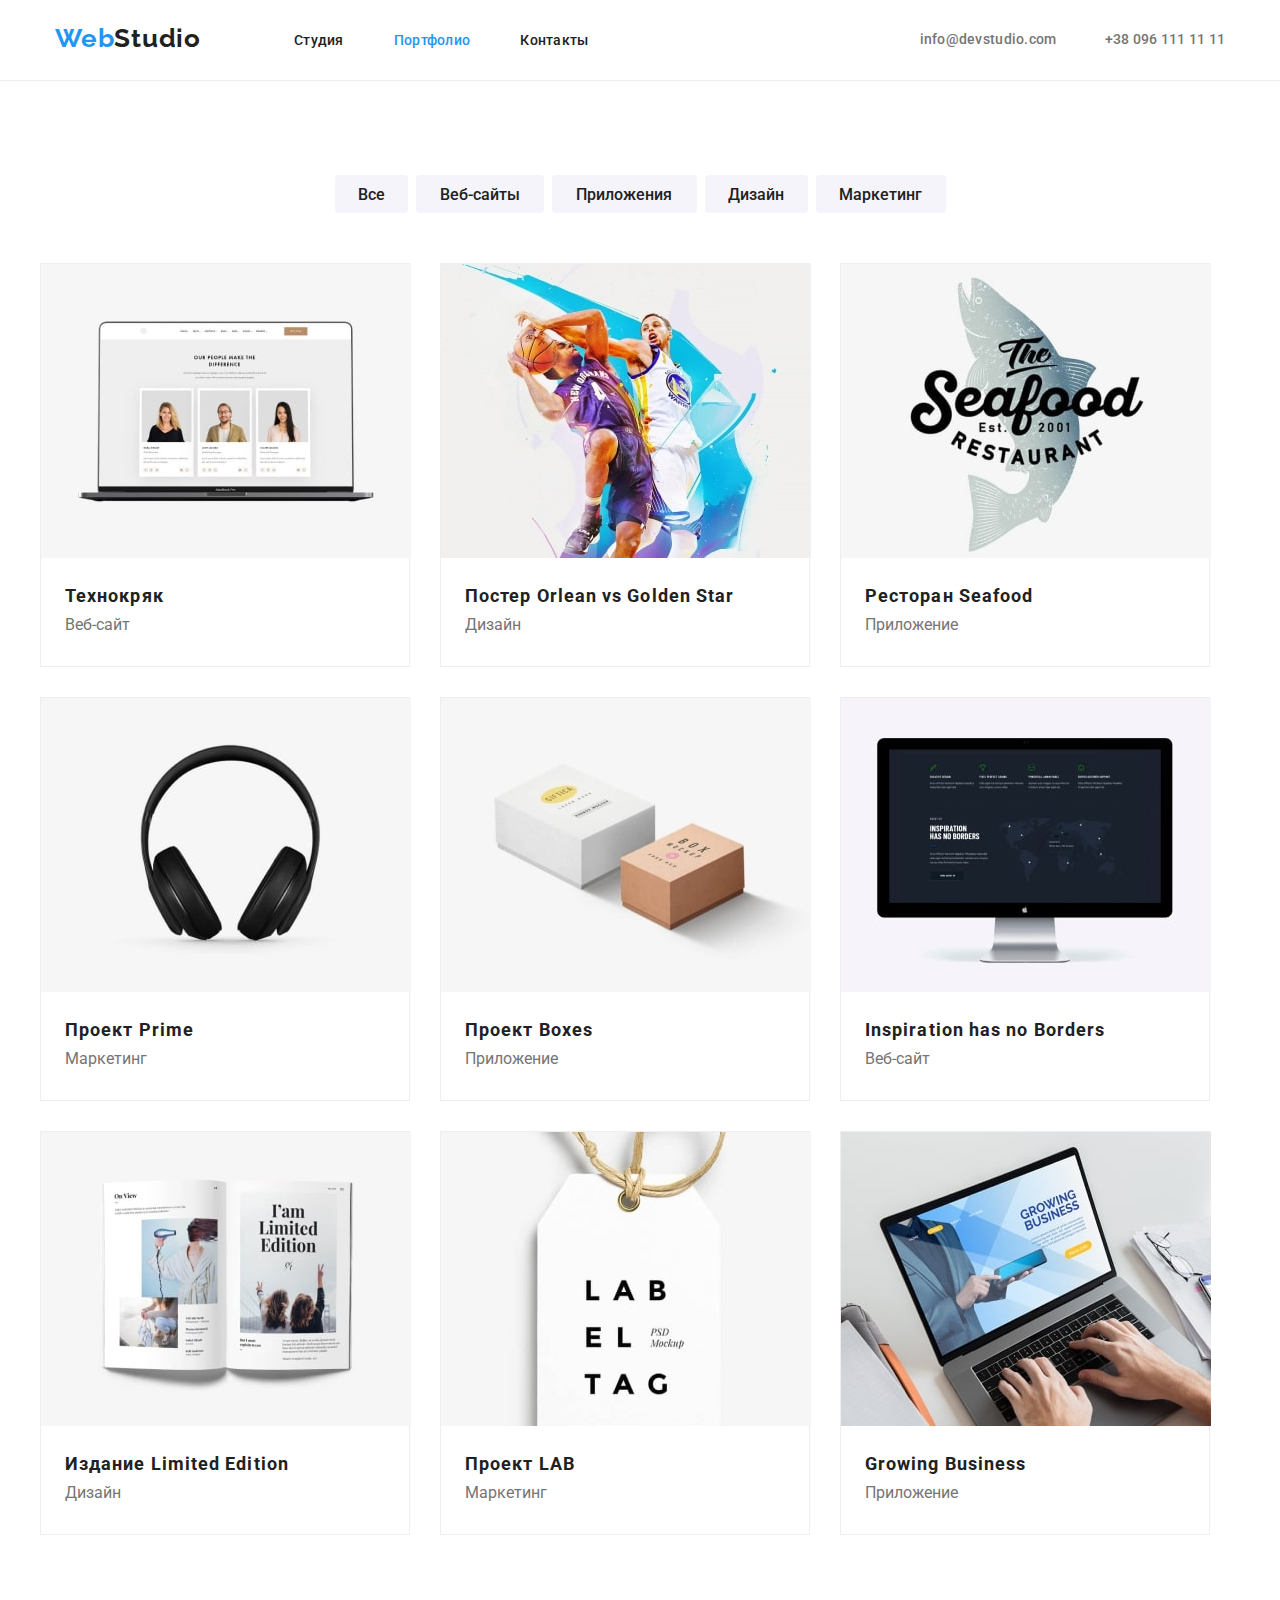
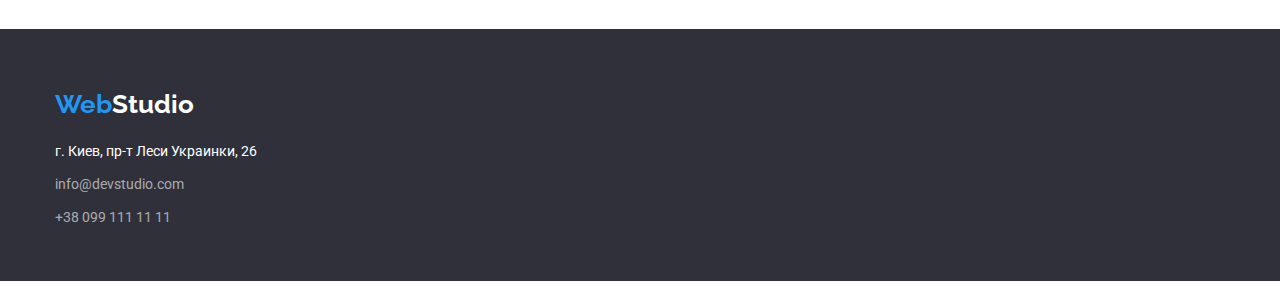
==== portfolio-folder/portfolio.html @ f397f5b1 "Initial commit" ====
<!DOCTYPE html>
<html lang="ru">
<head>
    <meta charset="UTF-8">
    <meta name="viewport" content="width=device-width, initial-scale=1.0">
    <title>Portfolio</title>
    <link rel="stylesheet" href="https://fonts.googleapis.com/css2?family=Raleway:wght@700&family=Roboto:wght@400;500;700;900&display=swap">
    <link rel="stylesheet" href="https://cdnjs.cloudflare.com/ajax/libs/modern-normalize/1.0.0/modern-normalize.min.css" />
    <link rel="stylesheet" href="../style.css">
</head>
    <!--Header-->
    <body class="general-style">
        <header class="header-style">
            <div class="header-container line">
                <nav class="">
                    <ul class="list nav-style">
                        <li class="logo-header-position">
                            <a href="../index.html" lang="en" class="logo-header">Web<span class="logo-black">Studio</span></a>
                        </li>
                        <li class="nav-position">
                            <a href="../index.html" class="navigate studio">Студия</a>
                        </li>
                        <li class="nav-position">
                            <a href="./portfolio-folder/portfolio.html" target="_blank" class="navigate portfolio current">Портфолио</a>
                        </li>
                        <li class="nav-position">
                            <a href="#" class="navigate contacts">Контакты</a>
                        </li>
                    </ul>
                </nav>
                <div class="contact-item">
                    <a class="link mail-link" href="mailto:info@devstudio.com">info@devstudio.com</a>
                    <a class="link tel-link" href="tel:+380961111111">+38 096 111 11 11</a>
                </div>
            </div>
        </header>
        <!--Hero-->
        <main>
            <section class="main-bg">
                <div class="hero-style">
                    <h1 class="invisible">Ряд кнопок</h1>
                    <ul class="list btn-position">
                        <li class="btn-item">
                            <button type="button" class="btn all">Все</button>
                        </li>
                        <li class="btn-item">
                            <button type="button" class="btn sites">Веб-сайты</button>
                        </li>
                        <li class="btn-item">
                            <button type="button" class="btn apps">Приложения</button>
                        </li>
                        <li class="btn-item">
                            <button type="button" class="btn design">Дизайн</button>
                        </li>
                        <li class="btn-item">
                            <button type="button" class="btn marketing">Маркетинг</button>
                        </li>
                    </ul>
                    <h2 class="invisible">Примеры работ</h2>
                    <ul class="card-set">
                        <li class="card">
                            <a href="#" class="item">
                                <img src="./portfolio-images/port-img.jpg" alt="Постер Сайта Технокряк" width="370" height="294">
                                <h2 class="work-text">Технокряк
                                </h2>
                                <p class="work-type">Веб-сайт</p>
                            </a>
                        </li>
                        <li class="card">
                            <a href="#" class="item">
                                <img src="./portfolio-images/port-img-1.jpg" alt="Постер New Orlean vs Golden Star" width="370"
                                height="294">
                                <h2 class="work-text">Постер <span lang="en">Orlean vs Golden Star</span>
                                </h2>
                                <p class="work-type">Дизайн</p>
                            </a>
                        </li>
                        <li class="card">
                            <a href="#" class="item">
                                <img src="./portfolio-images/port-img-2.jpg" alt="Постер Ресторана Seafood" width="370"
                                height="294">
                                <h2 class="work-text">Ресторан <span lang="en">Seafood</span>
                                </h2>
                                <p class="work-type">Приложение</p>
                            </a>
                        </li>
                        <li class="card">
                            <a href="#" class="item">
                            <img src="./portfolio-images/port-img-3.jpg" alt="Наушники черные" width="370" height="294">
                                <h2 class="work-text">Проект <span lang="en">Prime</span>
                                </h2>
                                <p class="work-type">Маркетинг</p>
                            </a>
                        </li>
                        <li class="card">
                            <a href="#" class="item">
                                <img src="./portfolio-images/port-img-4.jpg" alt="Две коробки, белая и коричневая" width="370"
                                height="294">
                                <h2 class="work-text">Проект <span lang="en">Boxes</span>
                                </h2>
                                <p class="work-type">Приложение</p>
                            </a>
                        </li>
                        <li class="card">
                            <a href="#" class="item">
                                <img src="./portfolio-images/port-img-5.jpg"
                                alt="Монитор с открытой страницей сайта Inspiration has no Borders" width="370" height="294">
                                <h2 class="work-text"><span lang="en">Inspiration has no Borders</span>
                                </h2>
                                <p class="work-type">Веб-сайт</p>
                            </a>
                        </li>
                        <li class="card">
                            <a href="#" class="item">
                                <img src="./portfolio-images/port-img-6.jpg" alt="Раскрытая книга Издание Limited Edition"
                                width="370" height="294">
                                <h2 class="work-text">Издание <span lang="en">Limited Edition</span>
                                </h2>
                                <p class="work-type">Дизайн</p>
                            </a>
                        </li>
                        <li class="card">
                            <a href="#" class="item">
                                <img src="./portfolio-images/port-img-7.jpg" alt="Бирка LABELTAG" width="370" height="294">
                                <h2 class="work-text">Проект <span lang="en">LAB</span>
                                </h2>
                                <p class="work-type">Маркетинг</p>
                            </a>
                        </li>
                        <li class="card">
                            <a href="#" class="item">
                                <img src="./portfolio-images/port-img-8.jpg" alt="Набор на клавиатуре ноутбука" width="370"
                                height="294">
                                <h2 class="work-text"><span lang="en">Growing Business</span>
                                </h2>
                                <p class="work-type">Приложение</p>
                            </a>
                        </li>
                    </ul>
                </div>
            </section>
        </main>
        <!--Подвал-->
        <footer class="footer-bg">
            <div class="footer-container">
                <a href="./index.html" lang="en" class="logo-footer">Web<span class="logowhite">Studio</span></a>
                <address>
                    <ul class="list footer-style">
                        <li class="footer-position">
                            <a class="footer-item maps-ft" href="https://goo.gl/maps/K3a9Xga9qzkyoFFn6" target="_blank">
                                г. Киев, пр-т Леси Украинки, 26
                            </a>
                        </li>
                        <li class="footer-position">
                            <a class="footer-item mail-ft" href="mailto:info@devstudio.com">info@devstudio.com</a>
                        </li>
                        <li class="footer-position">
                            <a class="footer-item tel-ft" href="tel:+380991111111">+38 099 111 11 11</a>
                        </li>
                    </ul>
                </address>
            </div>   
        </footer>
    </body>
</html>
---- style.css ----
/* Кастомные CSS свойства (переменные) */
/* Основной цвет текста #757575 */
/* Цвет текста заголовков #212121 */
/* Акцентный цвет текста #2196F3 */
/* Цвет текста  основного заголовка #FFFFFF */
/* Цвет основного фона #E5E5E5
/* Цвет фона шапки #FFFFFF */
/* Цвет фона основного заголовка #2F303A;
/* Цвет фона команды и кнопок #F5F4FA */
/* Цвет фона футера #2F303A */

/* Здесь начало кода */
:root {
  --primary-text-color: #757575;
  --title-text-color: #212121;
  --accent-text-color: #2196f3;
  --footer-address-color: rgba(255, 255, 255, 0.6);
  --general-background-color: #e5e5e5;
  --header-background-color: #ffffff;
  --order-background-color: #2f303a;
  --team-background-color: #f5f4fa;
  --portfolio-border-color: #eeeeee;
}

* {
  box-sizing: border-box;
}

h1,
h2,
h3,
h4,
h5,
h6,
p {
  margin: 0;
}
ul,
ol {
  margin: 0;
  padding: 0;
}
img {
  display: block;
}
button :hover {
  cursor: pointer;
}
.list {
  list-style: none;
}
.link {
  text-decoration: none;
}

.general-style {
  font-family: Roboto;
  font-style: normal;
}

/* display: none; */
.invisible {
  position: absolute;
  width: 1px;
  height: 1px;
  margin: -1px;
  padding: 0;
  overflow: hidden;
  border: 0;
  clip: rect(0 0 0 0);
}

/* top line bg */
.header-style {
  background: var(--header-background-color);
  border-bottom: 1px solid #ececec;
}

.header-container {
  display: flex;
  align-items: center;
  padding: 0 15px;
  margin: 0 auto;
  width: 1230px;
  height: 80px;

  /*outline: 2px solid tomato;*/
}

/* WebStudio-header */
.logo-header {
  text-decoration: none;
  width: 145px;
  height: 31px;

  font-family: Raleway;
  font-weight: 700;
  font-size: 26px;
  line-height: 1.2;
  letter-spacing: 0.03em;
  color: var(--accent-text-color);
}

.logo-header-position {
  padding-top: 24px;
  padding-bottom: 25px;
  margin-right: 93px;
}

.logo-black {
  color: var(--title-text-color);
}

.nav-style {
  display: flex;
  padding-left: 15px;
}

.nav-position {
  padding-top: 32px;
  padding-bottom: 32px;
}

.navigate {
  text-decoration: none;
  font-weight: 500;
  font-size: 14px;
  line-height: 1.14;
  letter-spacing: 0.02em;
  color: var(--title-text-color);
}

.navigate:hover,
.navigate:focus {
  color: var(--accent-text-color);
}

/* Студия */
.studio {
  width: 49px;
}

/* Портфолио */
.portfolio {
  margin: 0 50px;
  width: 77px;
}

/* Контакты */
.contacts {
  width: 68px;
}

.current {
  color: var(--accent-text-color);
}

/*  mail+tel */

.contact-item {
  display: flex;
  align-items: center;
  flex-wrap: nowrap;
  text-decoration: none;
}

.mail-link:hover,
.tel-link:hover,
.mail-link:focus,
.tel-link:focus {
  color: var(--accent-text-color);
}

.mail-link,
.tel-link {
  display: flex;
  align-items: center;

  font-weight: 500;
  font-size: 14px;
  line-height: 1.14;
  letter-spacing: 0.02em;
  color: var(--primary-text-color);
}

.contact-item > .contact-link {
  margin-left: 331px;
}

/* info@devstudio.com */
.mail-link {
  display: flex;
  align-items: center;
  margin-left: 331px;
  max-width: 135px;
}

/* +38 096 111 11 11 */
.tel-link {
  display: flex;
  align-items: center;
  margin-left: 50px;
  max-width: 122px;
}

/*Первая секция*/
/* Background */
.first-container {
  margin-top: 0px;
  margin-bottom: 0px;
  padding-top: 200px;
  padding-bottom: 200px;
  background-color: var(--order-background-color);
}

/* Эффективные решения для вашего бизнеса */
.h1-style {
  width: 696px;
  height: 120px;
  margin: 0 auto;

  font-weight: 900;
  font-size: 44px;
  line-height: 1.36;

  letter-spacing: 0.06em;
  text-transform: uppercase;
  text-align: center;
  color: var(--header-background-color);
}

/* Button Заказать услугу */
.first-btn-style {
  margin-top: 30px;
  padding: 0;
  text-align: center;
}

.btn-order {
  cursor: pointer;
  text-decoration: none;
  min-width: 200px;
  height: 50px;
  padding: 10 32;
  margin: 0 auto;

  text-align: center;
  font-weight: 700;
  font-size: 16px;
  line-height: 1.87;
  letter-spacing: 0.06em;

  background-color: var(--accent-text-color);
  color: var(--header-background-color);
  box-shadow: 0px 4px 4px rgba(0, 0, 0, 0.15);
  border-radius: 4px;
  border: 1px solid transparent;
}

/* Вторая секция */

.second-container {
  text-align: left;
  padding-left: 15px;
  padding-right: 15px;
  padding-top: 94px;
  padding-bottom: 94px;
  margin: 0 auto;
  width: 1230px;
}

.strengths-position {
  display: flex;
  flex-direction: row;
  justify-content: flex-start;
}

.strengths-title {
  width: 270px;
  height: 16px;
  font-weight: 700;
  font-size: 14px;
  line-height: 1.14;
  text-transform: uppercase;
  color: var(--title-text-color);
}

.strengths-text {
  margin-top: 10px;
  width: 270px;
  height: 75px;
  font-weight: 400;
  font-size: 14px;
  line-height: 1.7;
  color: var(--primary-text-color);
}

/* Внимание к деталям */
.attention {
  margin-left: 15px;
}

.text-at {
  margin-left: 15px;
  max-width: 220px;
}

/* Пунктуальность */
.punctuality {
  margin-left: 30px;
}

.text-pt {
  margin-left: 30px;
  max-width: 240px;
}

/* Планирование */
.planning {
  margin-left: 30px;
}

.text-pl {
  margin-left: 30px;
  max-width: 230px;
}

/* Современные технологии */
.modern-techs {
  margin-left: 30px;
}

.text-mt {
  margin-left: 30px;
  max-width: 250px;
}

/* Чем мы занимаемся */
.what-we-do-title {
  margin-top: 94px;
  margin-left: auto;
  margin-right: auto;
  margin-bottom: 0;
  width: 376px;
  height: 42px;
  white-space: nowrap;

  font-weight: 700;
  font-size: 36px;
  line-height: 42px;
  text-align: center;
  letter-spacing: 0.03em;
  color: var(--title-text-color);
}

/* img */

.img-list {
  display: flex;
  flex-direction: row;
  margin-top: 35px;
  padding: -15px;
  /*justify-content: center;*/
}

.img-position {
  margin: 15px;
}

.third-container-bg {
  background-color: var(--team-background-color);
}

.third-container {
  padding-left: 15px;
  padding-right: 15px;
  padding-top: 94px;
  padding-bottom: 94px;
  width: 1230px;
  margin: 0 auto;
}

.our-team {
  width: 264px;
  height: 42px;
  margin: 0 auto;

  font-weight: 700;
  font-size: 36px;
  line-height: 1.17;
  color: var(--title-text-color);
}

.team-position {
  display: flex;
  flex-direction: row;
  justify-content: space-between;
  margin-top: 50px;
  padding: -15px;
}

.team-item {
  cursor: pointer;
  width: 270px;
  height: 368px;
  margin: 15px;
  background: var(--header-background-color);

  box-shadow: 0px 1px 3px rgba(0, 0, 0, 0.12), 0px 1px 1px rgba(0, 0, 0, 0.14),
    0px 2px 1px rgba(0, 0, 0, 0.2);
  border-radius: 0px 0px 4px 4px;
}

.text-link {
  text-align: center;
  margin-top: 30px;
  font-weight: 600;
  font-size: 16px;
  line-height: 1.18;
  color: var(--title-text-color);
}

.team-link {
  text-decoration: none;
}

.text-p {
  text-align: center;
  margin-top: 10px;
  font-weight: 400;
  font-size: 16px;
  line-height: 1.18;
  color: var(--primary-text-color);
}

/* Footer */

.footer-bg {
  height: 252px;
  background-color: var(--order-background-color);
}

.footer-container {
  padding-top: 60px;
  padding-bottom: 60px;
  padding-left: 15px;
  padding-right: 15px;
  margin: 0 auto;
  width: 1230px;
}

.logo-footer {
  text-decoration: none;
  width: 145px;
  height: 31px;
  padding-left: 15px;

  font-family: Raleway;
  font-weight: 700;
  font-size: 26px;
  line-height: 1.19;
  color: var(--accent-text-color);
}

.logowhite {
  color: var(--header-background-color);
}

.footer-position {
  margin-top: 9px;
}

.footer-position:first-child {
  margin-top: 20px;
}

.footer-item {
  text-decoration: none;
  width: 231px;
  height: 21px;
  padding-left: 15px;
  font-weight: 400;
  font-size: 14px;
  font-style: normal;
  line-height: 1.7;
}

.maps-ft {
  color: var(--header-background-color);
}

.mail-ft {
  color: var(--footer-address-color);
}

.tel-ft {
  color: var(--footer-address-color);
}

/* Portfolio */
.main-bg {
  height: 1548px;
  background-color: var(--header-background-color);
}

.hero-style {
  padding-left: 15px;
  padding-right: 15px;
  padding-top: 94px;
  padding-bottom: 94px;
  margin: 0 auto;
  width: 1230px;
  height: 1548px;
}

.btn-position {
  display: flex;
  justify-content: center;
  margin-bottom: 50px;
}

.btn {
  font-family: inherit;
  padding: 6px 20px;
  height: 38px;
  font-weight: 500;
  font-size: 16px;
  line-height: 1.62;
  text-align: center;
  background-color: var(--team-background-color);
  color: var(--title-text-color);
  border-radius: 4px;
  border: 1px solid transparent;
}

.btn-item:not(:first-child) {
  margin-left: 8px;
}

.btn:hover,
.btn:focus {
  cursor: pointer;
  background-color: var(--accent-text-color);
  color: var(--header-background-color);
  box-shadow: 0px 3px 1px rgba(0, 0, 0, 0.1), 0px 1px 2px rgba(0, 0, 0, 0.08),
    0px 2px 2px rgba(0, 0, 0, 0.12);
  border-radius: 4px;
}

.all {
  min-width: 73px;
}

.sites {
  min-width: 128px;
}

.apps {
  min-width: 145px;
}

.design {
  min-width: 103px;
}

.marketing {
  min-width: 130px;
}

/* Стили  портфолио */

.card-set {
  display: flex;
  flex-wrap: wrap;
  align-content: stretch;
  margin: -15px;
}

.card {
  margin: 15px;
  width: 370px;
  height: 404px;
  list-style: none;
  text-decoration: none;
  background: var(--header-background-color);

  border: 1px solid var(--portfolio-border-color);
}

.work-text {
  display: inline-block;
  margin: 0 auto;
  padding-top: 20px;
  padding-left: 24px;
  width: 322px;
  height: 36px;
  font-weight: 700;
  font-size: 18px;
  line-height: 2;
  letter-spacing: 0.06em;
  color: var(--title-text-color);
}

.work-type {
  display: inline-block;
  margin: 0 auto;
  padding-top: 4px;
  padding-left: 24px;
  width: 322px;
  height: 30px;
  font-size: 16px;
  line-height: 1.87;
  color: var(--primary-text-color);
}
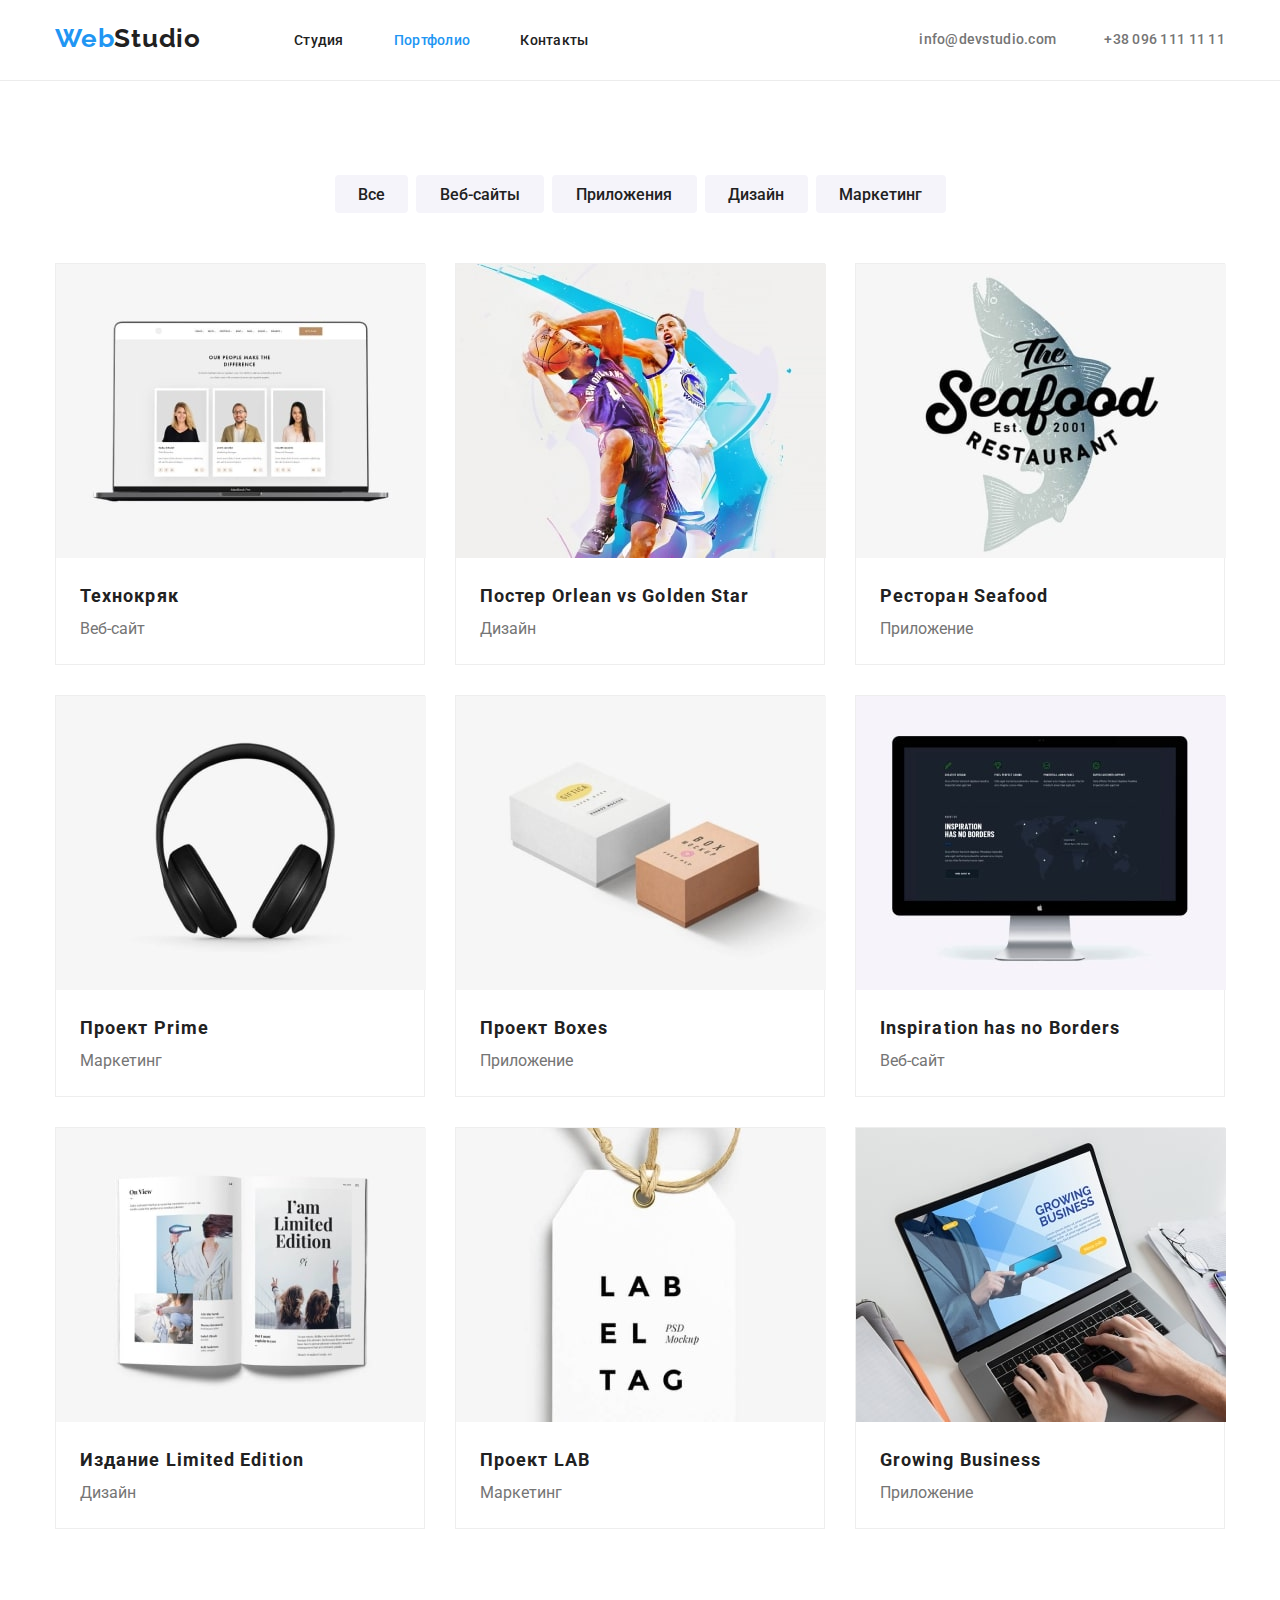
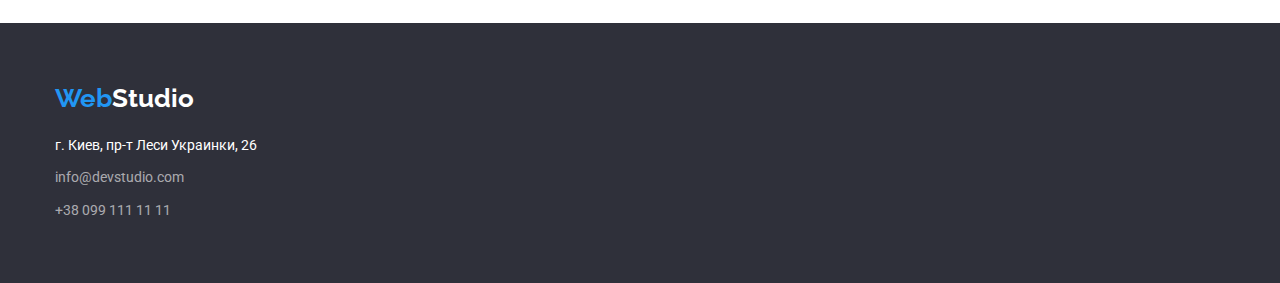
==== commit 7e3def05: "дз_3_комитт_2" ====
--- a/portfolio-folder/portfolio.html
+++ b/portfolio-folder/portfolio.html
@@ -36,8 +36,8 @@
         </header>
         <!--Hero-->
         <main>
-            <section class="main-bg">
-                <div class="hero-style">
+            <section class="portfolio-section-bg">
+                <div class="portfolio-container">
                     <h1 class="invisible">Ряд кнопок</h1>
                     <ul class="list btn-position">
                         <li class="btn-item">
@@ -61,79 +61,88 @@
                         <li class="card">
                             <a href="#" class="item">
                                 <img src="./portfolio-images/port-img.jpg" alt="Постер Сайта Технокряк" width="370" height="294">
-                                <h2 class="work-text">Технокряк
-                                </h2>
-                                <p class="work-type">Веб-сайт</p>
+                                <div class="card-text">
+                                    <h2 class="work-text">Технокряк</h2>
+                                    <p class="work-type">Веб-сайт</p>
+                                </div>
                             </a>
                         </li>
                         <li class="card">
                             <a href="#" class="item">
                                 <img src="./portfolio-images/port-img-1.jpg" alt="Постер New Orlean vs Golden Star" width="370"
                                 height="294">
-                                <h2 class="work-text">Постер <span lang="en">Orlean vs Golden Star</span>
-                                </h2>
-                                <p class="work-type">Дизайн</p>
+                                <div class="card-text">
+                                    <h2 class="work-text">Постер <span lang="en">Orlean vs Golden Star</span></h2>
+                                    <p class="work-type">Дизайн</p>
+                                </div>
                             </a>
                         </li>
                         <li class="card">
                             <a href="#" class="item">
                                 <img src="./portfolio-images/port-img-2.jpg" alt="Постер Ресторана Seafood" width="370"
                                 height="294">
-                                <h2 class="work-text">Ресторан <span lang="en">Seafood</span>
-                                </h2>
-                                <p class="work-type">Приложение</p>
+                                <div class="card-text">
+                                    <h2 class="work-text">Ресторан <span lang="en">Seafood</span></h2>
+                                    <p class="work-type">Приложение</p>
+                                </div>
                             </a>
                         </li>
                         <li class="card">
                             <a href="#" class="item">
-                            <img src="./portfolio-images/port-img-3.jpg" alt="Наушники черные" width="370" height="294">
-                                <h2 class="work-text">Проект <span lang="en">Prime</span>
-                                </h2>
-                                <p class="work-type">Маркетинг</p>
+                                <img src="./portfolio-images/port-img-3.jpg" alt="Наушники черные" width="370" height="294">
+                                <div class="card-text">
+                                    <h2 class="work-text">Проект <span lang="en">Prime</span></h2>
+                                    <p class="work-type">Маркетинг</p>
+                                </div>
                             </a>
                         </li>
                         <li class="card">
                             <a href="#" class="item">
                                 <img src="./portfolio-images/port-img-4.jpg" alt="Две коробки, белая и коричневая" width="370"
                                 height="294">
-                                <h2 class="work-text">Проект <span lang="en">Boxes</span>
-                                </h2>
-                                <p class="work-type">Приложение</p>
+                                <div class="card-text">
+                                    <h2 class="work-text">Проект <span lang="en">Boxes</span></h2>
+                                    <p class="work-type">Приложение</p>
+                                </div>
                             </a>
                         </li>
                         <li class="card">
                             <a href="#" class="item">
                                 <img src="./portfolio-images/port-img-5.jpg"
                                 alt="Монитор с открытой страницей сайта Inspiration has no Borders" width="370" height="294">
-                                <h2 class="work-text"><span lang="en">Inspiration has no Borders</span>
-                                </h2>
-                                <p class="work-type">Веб-сайт</p>
+                                <div class="card-text">
+                                    <h2 class="work-text"><span lang="en">Inspiration has no Borders</span></h2>
+                                    <p class="work-type">Веб-сайт</p>
+                                </div>
                             </a>
                         </li>
                         <li class="card">
                             <a href="#" class="item">
                                 <img src="./portfolio-images/port-img-6.jpg" alt="Раскрытая книга Издание Limited Edition"
                                 width="370" height="294">
-                                <h2 class="work-text">Издание <span lang="en">Limited Edition</span>
-                                </h2>
-                                <p class="work-type">Дизайн</p>
+                                <div class="card-text">
+                                    <h2 class="work-text">Издание <span lang="en">Limited Edition</span></h2>
+                                    <p class="work-type">Дизайн</p>
+                                </div>
                             </a>
                         </li>
                         <li class="card">
                             <a href="#" class="item">
                                 <img src="./portfolio-images/port-img-7.jpg" alt="Бирка LABELTAG" width="370" height="294">
-                                <h2 class="work-text">Проект <span lang="en">LAB</span>
-                                </h2>
-                                <p class="work-type">Маркетинг</p>
+                                <div class="card-text">
+                                    <h2 class="work-text">Проект <span lang="en">LAB</span></h2>
+                                    <p class="work-type">Маркетинг</p>
+                                </div>
                             </a>
                         </li>
                         <li class="card">
                             <a href="#" class="item">
                                 <img src="./portfolio-images/port-img-8.jpg" alt="Набор на клавиатуре ноутбука" width="370"
                                 height="294">
-                                <h2 class="work-text"><span lang="en">Growing Business</span>
-                                </h2>
-                                <p class="work-type">Приложение</p>
+                                <div class="card-text">
+                                    <h2 class="work-text"><span lang="en">Growing Business</span></h2>
+                                    <p class="work-type">Приложение</p>
+                                </div>
                             </a>
                         </li>
                     </ul>
@@ -141,9 +150,10 @@
             </section>
         </main>
         <!--Подвал-->
-        <footer class="footer-bg">
-            <div class="footer-container">
-                <a href="./index.html" lang="en" class="logo-footer">Web<span class="logowhite">Studio</span></a>
+        <section class="footer-bg">
+            <h2 class="invisible">Контактные данные</h2>
+            <footer class="footer-container">
+                <a href="../index.html" lang="en" class="logo-footer">Web<span class="logowhite">Studio</span></a>
                 <address>
                     <ul class="list footer-style">
                         <li class="footer-position">
@@ -159,7 +169,7 @@
                         </li>
                     </ul>
                 </address>
-            </div>   
-        </footer>
+            </footer>
+        </section>
     </body>
 </html>
--- a/style.css
+++ b/style.css
@@ -162,6 +162,10 @@
   align-items: center;
   flex-wrap: nowrap;
   text-decoration: none;
+  margin-left: auto;
+  padding-right: 15px;
+  padding-top: 32px;
+  padding-bottom: 32px;
 }
 
 .mail-link:hover,
@@ -183,15 +187,11 @@
   color: var(--primary-text-color);
 }
 
-.contact-item > .contact-link {
-  margin-left: 331px;
-}
-
 /* info@devstudio.com */
 .mail-link {
   display: flex;
   align-items: center;
-  margin-left: 331px;
+  /* margin-left: 331px; */
   max-width: 135px;
 }
 
@@ -205,7 +205,7 @@
 
 /*Первая секция*/
 /* Background */
-.first-container {
+.first-section-bg {
   margin-top: 0px;
   margin-bottom: 0px;
   padding-top: 200px;
@@ -213,6 +213,13 @@
   background-color: var(--order-background-color);
 }
 
+.first-container {
+  width: 1230px;
+  margin: 0 auto;
+  padding-left: 15px;
+  padding-right: 15px;
+}
+
 /* Эффективные решения для вашего бизнеса */
 .h1-style {
   width: 696px;
@@ -259,12 +266,15 @@
 
 /* Вторая секция */
 
+.second-section-bg {
+  padding-top: 94px;
+  padding-bottom: 94px;
+}
+
 .second-container {
   text-align: left;
   padding-left: 15px;
   padding-right: 15px;
-  padding-top: 94px;
-  padding-bottom: 94px;
   margin: 0 auto;
   width: 1230px;
 }
@@ -272,7 +282,7 @@
 .strengths-position {
   display: flex;
   flex-direction: row;
-  justify-content: flex-start;
+  justify-content: center;
 }
 
 .strengths-title {
@@ -335,12 +345,24 @@
   max-width: 250px;
 }
 
+/* Треться секция */
+
+.third-section-bg {
+  padding-top: 0px;
+  padding-bottom: 79px;
+}
+
+.third-container {
+  width: 1230px;
+  margin: 0 auto;
+  padding-left: 15px;
+  padding-right: 15px;
+}
+
 /* Чем мы занимаемся */
+
 .what-we-do-title {
-  margin-top: 94px;
-  margin-left: auto;
-  margin-right: auto;
-  margin-bottom: 0;
+  margin: 0 auto;
   width: 376px;
   height: 42px;
   white-space: nowrap;
@@ -360,22 +382,23 @@
   flex-direction: row;
   margin-top: 35px;
   padding: -15px;
-  /*justify-content: center;*/
 }
 
 .img-position {
   margin: 15px;
 }
 
-.third-container-bg {
+/* Четвертая секция */
+
+.fourth-section-bg {
   background-color: var(--team-background-color);
-}
-
-.third-container {
-  padding-left: 15px;
-  padding-right: 15px;
   padding-top: 94px;
-  padding-bottom: 94px;
+  padding-bottom: 79px;
+}
+
+.fourth-container {
+  padding-left: 15px;
+  padding-right: 15px;
   width: 1230px;
   margin: 0 auto;
 }
@@ -436,13 +459,12 @@
 /* Footer */
 
 .footer-bg {
-  height: 252px;
-  background-color: var(--order-background-color);
-}
-
-.footer-container {
   padding-top: 60px;
   padding-bottom: 60px;
+  background-color: var(--order-background-color);
+}
+
+.footer-container {
   padding-left: 15px;
   padding-right: 15px;
   margin: 0 auto;
@@ -481,8 +503,8 @@
   padding-left: 15px;
   font-weight: 400;
   font-size: 14px;
+  line-height: 1.7;
   font-style: normal;
-  line-height: 1.7;
 }
 
 .maps-ft {
@@ -498,19 +520,18 @@
 }
 
 /* Portfolio */
-.main-bg {
-  height: 1548px;
-  background-color: var(--header-background-color);
-}
-
-.hero-style {
-  padding-left: 15px;
-  padding-right: 15px;
+
+.portfolio-section-bg {
   padding-top: 94px;
   padding-bottom: 94px;
+  background-color: var(--header-background-color);
+}
+
+.portfolio-container {
+  padding-left: 15px;
+  padding-right: 15px;
   margin: 0 auto;
   width: 1230px;
-  height: 1548px;
 }
 
 .btn-position {
@@ -574,26 +595,28 @@
   flex-wrap: wrap;
   align-content: stretch;
   margin: -15px;
+  padding-left: 15px;
+  padding-right: 15px;
 }
 
 .card {
   margin: 15px;
   width: 370px;
-  height: 404px;
   list-style: none;
   text-decoration: none;
   background: var(--header-background-color);
 
   border: 1px solid var(--portfolio-border-color);
+}
+
+.card-text {
+  padding: 20px 24px;
 }
 
 .work-text {
   display: inline-block;
   margin: 0 auto;
-  padding-top: 20px;
-  padding-left: 24px;
-  width: 322px;
-  height: 36px;
+  min-width: 322px;
   font-weight: 700;
   font-size: 18px;
   line-height: 2;
@@ -604,10 +627,7 @@
 .work-type {
   display: inline-block;
   margin: 0 auto;
-  padding-top: 4px;
-  padding-left: 24px;
-  width: 322px;
-  height: 30px;
+  min-width: 322px;
   font-size: 16px;
   line-height: 1.87;
   color: var(--primary-text-color);
